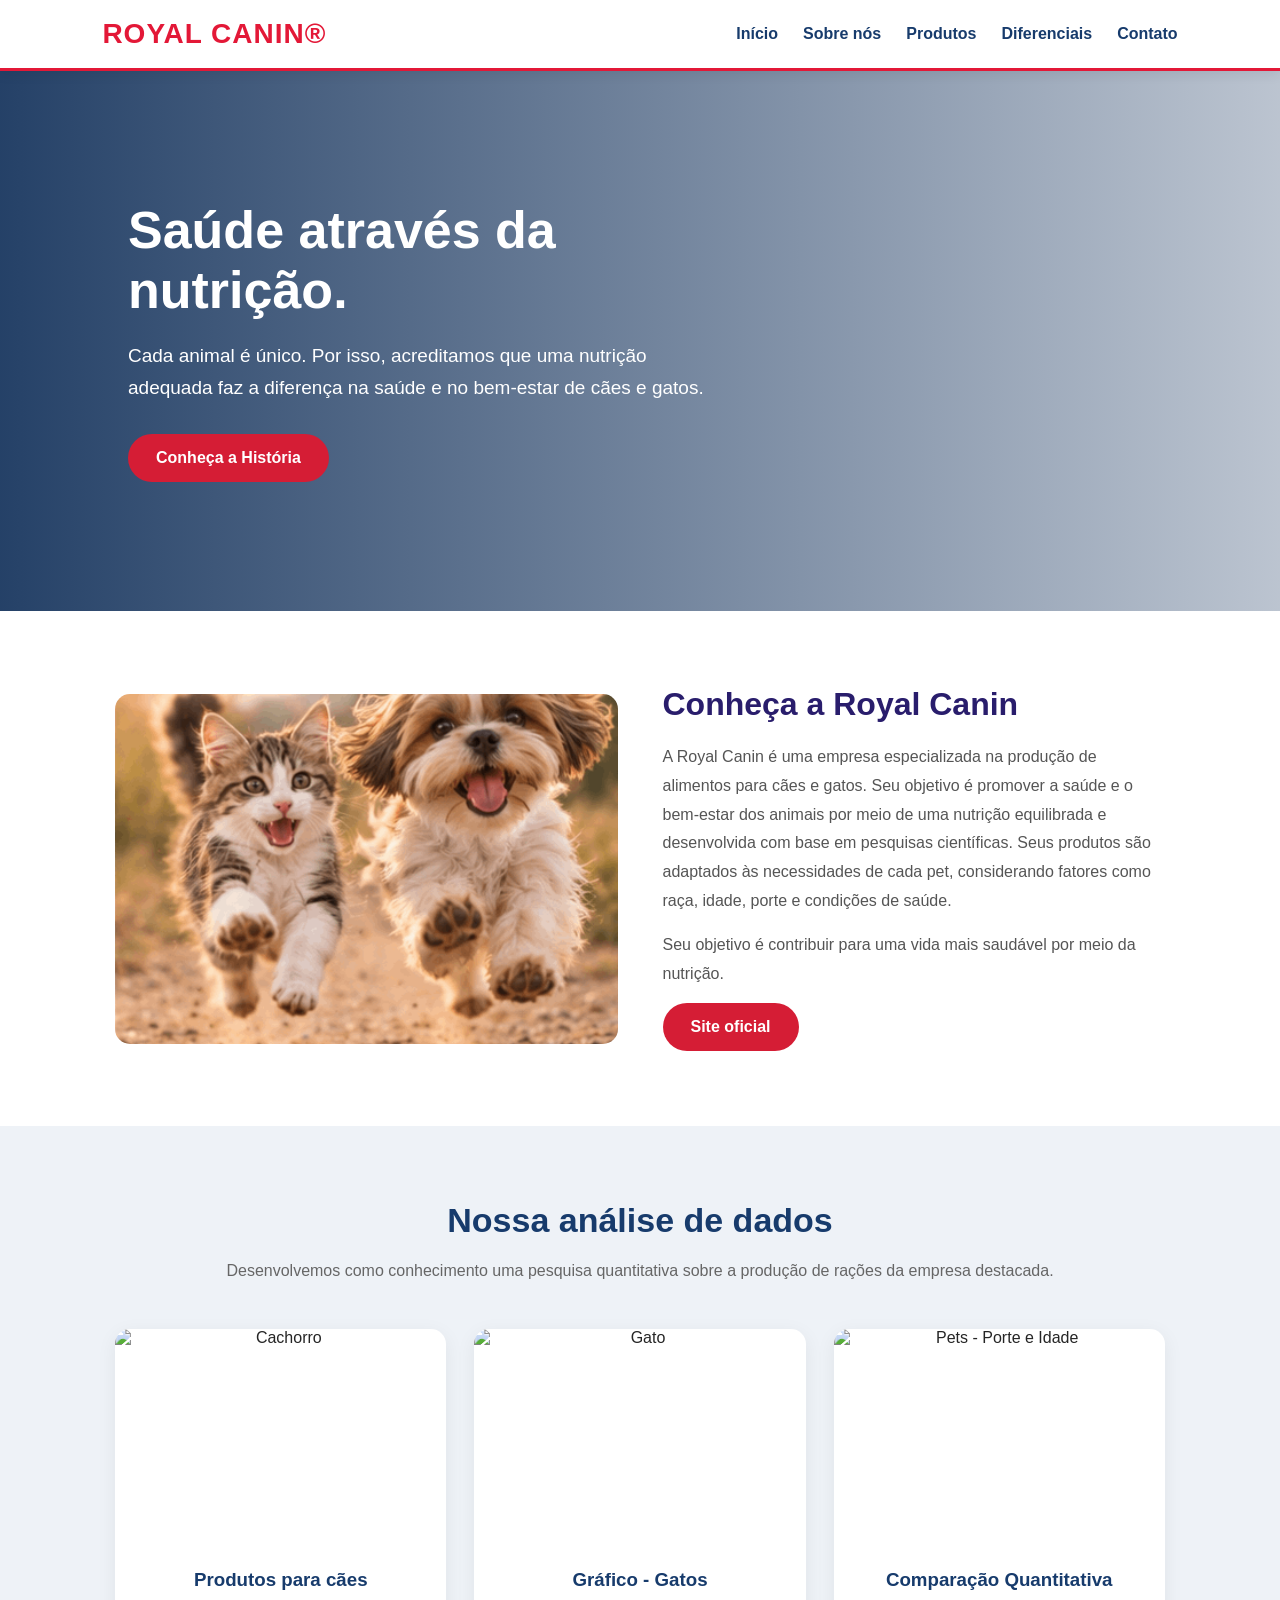
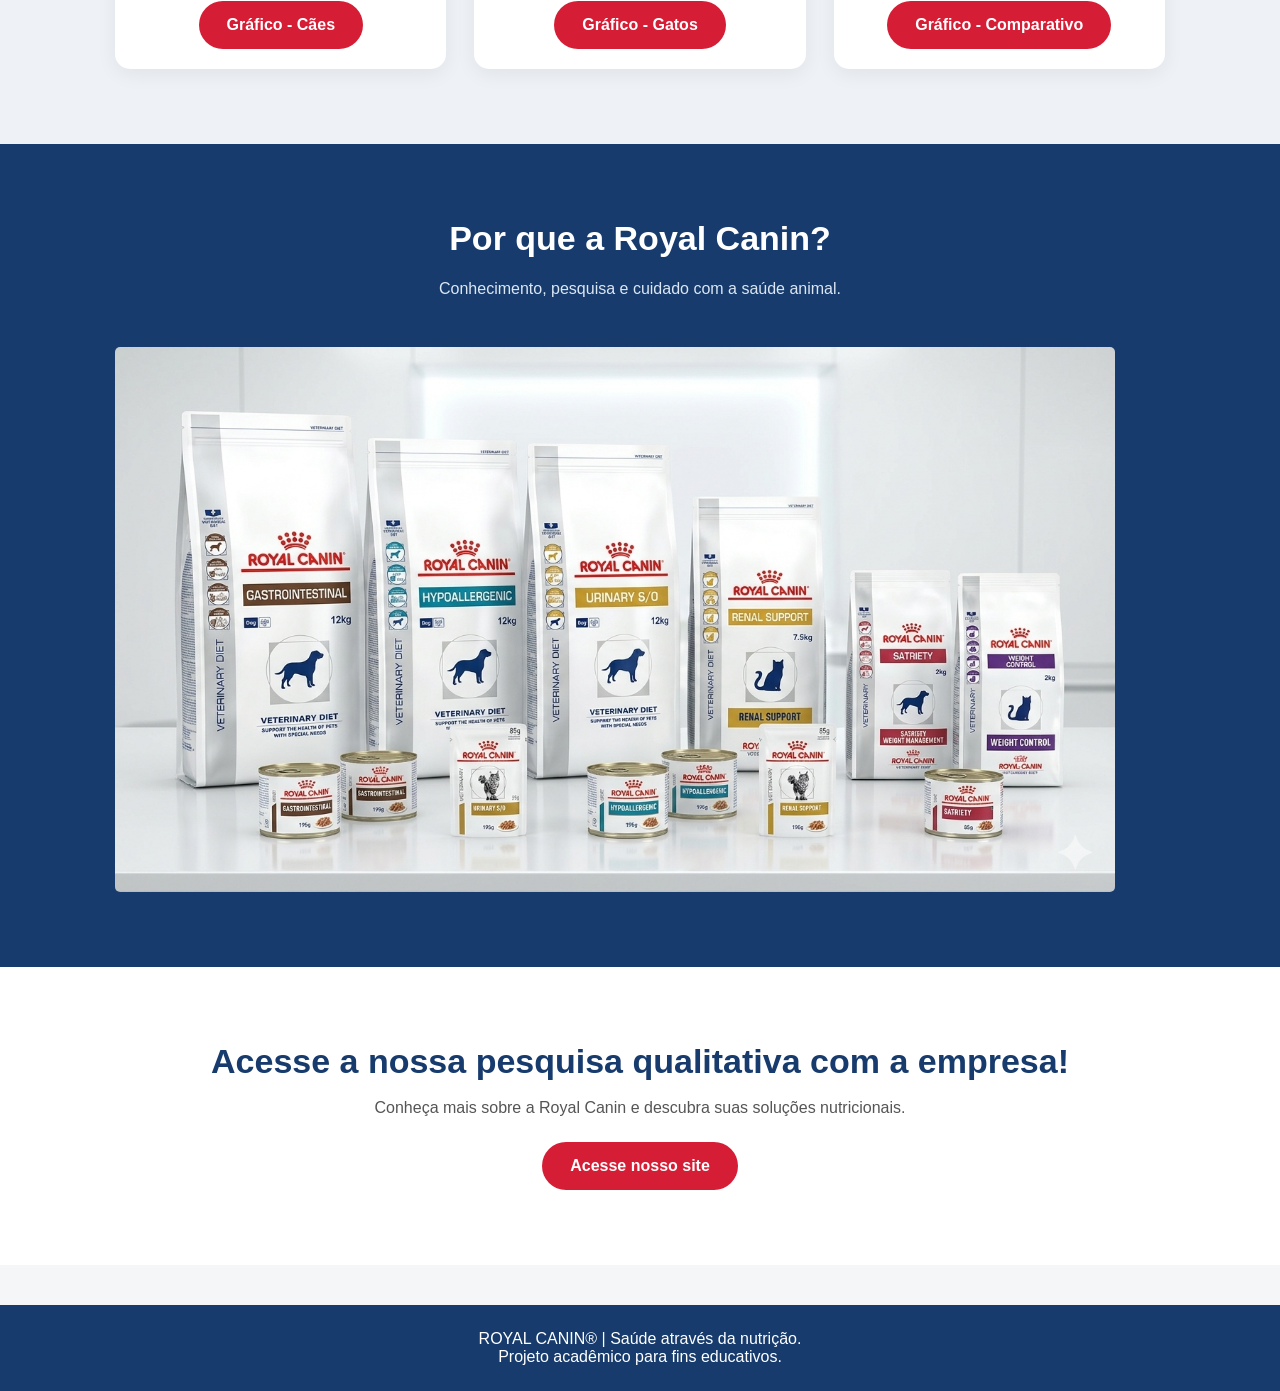
==== index.html @ 03b36028 "Add files via upload" ====
<!DOCTYPE html>
<html lang="pt-br">

<head>
    <meta charset="UTF-8">
    <meta name="viewport" content="width=device-width, initial-scale=1.0">
    <title>Royal Canin | Saúde Através da Nutrição</title>
    <link rel="stylesheet" href="style.css">


</head>

<body>

    <header>
        <div class="logo">ROYAL CANIN®</div>

        <nav>
            <a href="#inicio">Início</a>
            <a href="#sobre">Sobre nós</a>
            <a href="#produtos">Produtos</a>
            <a href="#diferenciais">Diferenciais</a>
            <a href="#contato">Contato</a>
        </nav>
    </header>

    <main>

        <section class="banner" id="inicio">
            <div class="banner-conteudo">
                <h1>Saúde através da nutrição.</h1>

                <p>
                    Cada animal é único. Por isso, acreditamos
                    que uma nutrição adequada faz a diferença
                    na saúde e no bem-estar de cães e gatos.
                </p>

                <a href="https://www.royalcanin.com/br/about-us/our-history" class="botao">
                    Conheça a História
                </a>
            </div>
        </section>

        <section class="sobre" id="sobre">

            <img src="/Imagens/gif.gif.gif" alt="Cão e gato correndo juntos">

            <div class="sobre-texto">
                <h2>Conheça a Royal Canin</h2>

                <p>
                    A Royal Canin é uma empresa especializada na produção de alimentos para cães e gatos. Seu objetivo é
                    promover a saúde e o bem-estar dos animais por meio de uma nutrição equilibrada e desenvolvida com
                    base em pesquisas científicas. Seus produtos são adaptados às necessidades de cada pet, considerando
                    fatores como raça, idade, porte e condições de saúde.
                </p>

                <p>
                    Seu objetivo é contribuir para uma vida
                    mais saudável por meio da nutrição.
                </p>

                <a href="https://www.royalcanin.com/br" target="_blank" class="botao">
                    Site oficial
                </a>
            </div>
        </section>

        <section class="produtos" id="produtos">

            <h2 class="titulo">Nossa análise de dados</h2>

            <p class="subtitulo">
                Desenvolvemos como conhecimento uma pesquisa quantitativa sobre a produção de rações da empresa
                destacada.
            </p>

            <div class="cards">

                <div class="card">
                    <img src="https://images.unsplash.com/photo-1552053831-71594a27632d?w=700" alt="Cachorro">

                    <h3>Produtos para cães</h3>

                    <a href="graficocaes.html" target="_blank" class="botao">
                        Gráfico - Cães
                    </a>
                </div>

                <div class="card">
                    <img src="https://images.unsplash.com/photo-1573865526739-10659fec78a5?w=700" alt="Gato">

                    <h3>Gráfico - Gatos</h3>

                    <a href="graficogatos.html" target="_blank" class="botao">
                        Gráfico - Gatos
                    </a>
                </div>

                <div class="card">
                    <img src="https://encrypted-tbn0.gstatic.com/images?q=tbn:ANd9GcRFP8c3s1HIZcqVvgKK6J-vRWXKGsexmMQQF1b9RE0Wjg&s=10"
                        alt="Pets - Porte e Idade">

                    <h3>Comparação Quantitativa</h3>

                    <a href="graficocomparacao.html" target="_blank" class="botao">
                        Gráfico - Comparativo
                    </a>
                </div>

            </div>
        </section>

        <section class="diferenciais" id="diferenciais">

            <h2 class="titulo">Por que a Royal Canin?</h2>

            <p class="subtitulo">
                Conhecimento, pesquisa e cuidado com a saúde animal.
            </p>

            <div class="beneficios">

                <div class="beneficio">
                    <img src="/Imagens/imagemsite.jpg" alt="Produtos veterinários">
                </div>
        </section>

        <section class="contato" id="contato">

            <h2 class="titulo">Acesse a nossa pesquisa qualitativa com a empresa!</h2>

            <p>
                Conheça mais sobre a Royal Canin e descubra
                suas soluções nutricionais.
            </p>

            <a href="pesquisaqualitativa.html" target="_blank" class="botao">
                Acesse nosso site
            </a>

        </section>

    </main>

    <footer>
        <p>ROYAL CANIN® | Saúde através da nutrição.</p>
        <p>Projeto acadêmico para fins educativos.</p>
    </footer>

</body>

</html>
---- style.css ----
/* CONFIGURAÇÕES GERAIS */
* { margin: 0; padding: 0; box-sizing: border-box; }
html { scroll-behavior: smooth; }
body { font-family: Arial, sans-serif; background: #f5f6f8; color: #252525; }

/* CABEÇALHO COMPARTILHADO - PADRÃO DA PÁGINA PRINCIPAL */
header { background: #fff; padding: 18px 8%; display: flex; justify-content: space-between; align-items: center; box-shadow: 0 3px 12px #00000015; border-bottom: 3px solid #e31837; position: sticky; top: 0; z-index: 100; }
.logo, header h1 { color: #e31837; font-size: 28px; font-weight: bold; letter-spacing: 1px; }
.logo span { display: block; font-size: 9px; color: #777; letter-spacing: 3px; margin-top: 4px; }
.header-label { color: #d71920; font-size: 10px; font-weight: 800; letter-spacing: 2px; }
nav { display: flex; gap: 25px; }
nav a { text-decoration: none; color: #173b6c; font-weight: bold; transition: .3s; }
nav a:hover { color: #e31837; }

/* PÁGINA PRINCIPAL */
.banner { min-height: 540px; background: linear-gradient(90deg, #102f59e8, #102f5940), url('https://images.unsplash.com/photo-1450778869180-41d0601e046e?w=1600') center/cover; display: flex; align-items: center; padding: 70px 10%; color: white; }
.banner-conteudo { max-width: 600px; }
.banner h1 { font-size: 52px; margin-bottom: 20px; }
.banner p { font-size: 19px; line-height: 1.7; margin-bottom: 30px; }
.botao { display: inline-block; background: #d51d35; color: white; padding: 15px 28px; border-radius: 30px; text-decoration: none; font-weight: bold; transition: .3s; border: none; cursor: pointer; }
.botao:hover { background: #a90f25; transform: translateY(-3px); }
section { padding: 75px 9%; }
.titulo { text-align: center; color: #173b6c; font-size: 34px; margin-bottom: 18px; }
.subtitulo { text-align: center; color: #666; margin-bottom: 45px; line-height: 1.6; }
.sobre { display: flex; align-items: center; gap: 45px; flex-wrap: wrap; background: white; }
.sobre img { width: 45%; min-width: 280px; height: 350px; object-fit: cover; border-radius: 15px; flex: 1; }
.sobre-texto { flex: 1; min-width: 280px; }
.sobre-texto h2 { color: #291d6c; font-size: 32px; margin-bottom: 20px; }
.sobre-texto p { line-height: 1.8; color: #555; margin-bottom: 15px; }
.produtos { background: #eef2f7; }
.cards { display: grid; grid-template-columns: repeat(auto-fit, minmax(240px, 1fr)); gap: 28px; }
.card { background: white; border-radius: 15px; overflow: hidden; text-align: center; box-shadow: 0 5px 20px #00000010; transition: .3s; padding-bottom: 20px; }
.card:hover { transform: translateY(-8px); }
.card img { display: block; width: 100%; height: 220px; object-fit: cover; }
.card h3 { color: #173b6c; margin: 20px 10px 10px; }
.card p { color: #666; padding: 0 20px 25px; line-height: 1.6; }
.diferenciais { background: #173b6c; color: white; text-align: center; }
.diferenciais .titulo { color: white; }
.diferenciais .subtitulo { color: #dce7f4; }
.beneficios { display: grid; grid-template-columns: repeat(auto-fit, minmax(200px, 1fr)); gap: 25px; }
.beneficio img { display: block; width: 100%; max-width: 1000px; height: auto; border-radius: 5px; }
.beneficio span { font-size: 40px; }
.beneficio h3 { margin: 15px 0; }
.beneficio p { line-height: 1.6; color: #e2eaf5; }
.contato { text-align: center; background: white; }
.contato p { margin: 15px 0 25px; color: #555; }

/* GALERIAS DE CÃES E GATOS */
#galeria { padding: 50px 8%; width: 100%; }
#galeria h2 { font-size: clamp(20px, 3vw, 50px); text-align: center; margin-bottom: 25px; }
#galeria .galeria + h2 { margin-top: 30px; }
.galeria { display: grid; grid-template-columns: repeat(3, minmax(0, 1fr)); gap: 25px; width: 100%; }
.imagem { width: 100%; min-width: 0; text-align: center; }
.imagem img { display: block; width: 100%; height: auto; border-radius: 50px; }
.imagem p { font-size: 14px; color: #333; margin-top: 10px; margin-bottom: 20px; text-align: center; }
.titulo_caes, .titulo_caes2 { text-align: center; }
/* Apenas a página de comparação usa Flexbox */
#galeria.comparacao > .galeria { display: flex; justify-content: center; flex-wrap: wrap; gap: 60px; }
#galeria.comparacao > .galeria .imagem { width: calc((100% - 50px) / 3); flex-shrink: 0; }

/* ENTREVISTA - ELEMENTOS ESPECÍFICOS DO STYLE2 */
.hero, .introduction, .interview, .final-section { font-family: 'Montserrat', Arial, sans-serif; }
.hero { padding: 100px 15%; background: #f7f7f7; }
.category, .section-tag { color: #d71920; font-size: 10px; font-weight: 800; letter-spacing: 2px; }
.hero h1 { font-size: 48px; line-height: 1.25; max-width: 800px; margin: 25px 0; letter-spacing: -1.5px; }
.hero h1 span { color: #d71920; display: block; }
.hero p { max-width: 680px; color: #777; font-size: 14px; line-height: 2; }
.hero-line { width: 65px; height: 4px; background: #d71920; margin: 35px 0 20px; }
.reading { font-size: 9px; font-weight: 700; color: #888; letter-spacing: 1.5px; }
.introduction { padding: 85px 20%; text-align: center; }
.introduction h2 { font-size: 31px; margin: 20px 0; }
.introduction p { font-size: 14px; color: #777; line-height: 2; }
.interview { background: #fafafa; padding: 85px 15%; }
.interview-heading { text-align: center; margin-bottom: 55px; }
.interview-heading h2 { font-size: 34px; margin: 18px 0 12px; }
.interview-heading p { font-size: 13px; color: #888; }
.topic { display: grid; grid-template-columns: 65px minmax(0, 1fr); gap: 25px; padding: 35px; background: #fff; margin-bottom: 20px; border: 1px solid #eee; border-radius: 10px; transition: .3s; }
.topic:hover { border-color: #d71920; transform: translateY(-3px); box-shadow: 0 10px 25px #00000008; }
.topic-number { font-size: 34px; font-weight: 800; color: #d71920; }
.topic-content h3 { font-size: 19px; margin-bottom: 17px; }
.topic-content h4 { font-size: 13px; line-height: 1.7; margin-bottom: 12px; color: #444; }
.topic-content p { font-size: 13px; color: #777; line-height: 2; text-align: justify; }
.final-section { padding: 100px 15%; text-align: center; }
.final-section h2 { font-size: 34px; margin: 20px 0; }
.final-section > p { max-width: 800px; margin: auto; color: #777; font-size: 14px; line-height: 2; text-align: center; }
.final-highlight { margin-top: 45px; background: #292929; padding: 40px; border-radius: 10px; }
.final-highlight span { color: #f05a60; font-size: 10px; font-weight: 800; letter-spacing: 2px; }
.final-highlight h3 { color: white; font-size: 21px; line-height: 1.6; margin-top: 15px; }
.banner-topo { display: flex; width: 100%; height: 280px; gap: 5px; overflow: hidden; }
.banner-topo img { width: calc((100% - 5px) / 2); height: 100%; object-fit: cover; display: block; }

/* RODAPÉ COMPARTILHADO - PADRÃO DA PÁGINA PRINCIPAL */
footer { background: #173b6c; color: white; text-align: center; padding: 25px; margin-top: 40px; }
footer h2 { color: #e31b23; font-size: 24px; letter-spacing: 3px; margin-bottom: 15px; }
footer p { font-size: inherit; letter-spacing: normal; margin-bottom: 0; }
footer span { color: #aaa; font-size: 11px; }

/* RESPONSIVIDADE */
@media (max-width: 800px) {
    .galeria { grid-template-columns: repeat(2, minmax(0, 1fr)); }
    #galeria.comparacao > .galeria { gap: 25px; }
    #galeria.comparacao > .galeria .imagem { width: calc((100% - 25px) / 2); }
}
@media (max-width: 768px) {
    .hero { padding: 70px 8%; }
    .hero h1 { font-size: 36px; }
    .introduction { padding: 65px 8%; }
    .interview { padding: 65px 7%; }
    .topic { grid-template-columns: 45px minmax(0, 1fr); gap: 12px; padding: 23px 17px; }
    .topic-number { font-size: 25px; }
    .topic-content h3 { font-size: 16px; }
    .final-section { padding: 70px 8%; }
    .final-highlight { padding: 28px 20px; }
    .header-label { font-size: 8px; }
}
@media (max-width: 700px) {
    header { flex-direction: column; gap: 18px; }
    nav { flex-wrap: wrap; justify-content: center; gap: 15px; }
    .banner h1 { font-size: 36px; }
    .sobre img { width: 100%; }
}
@media (max-width: 500px) {
    .galeria { grid-template-columns: 1fr; }
    #galeria.comparacao > .galeria { flex-direction: column; align-items: center; }
    #galeria.comparacao > .galeria .imagem { width: 100%; }
    #galeria h2 { font-size: 20px; white-space: normal; }
    .hero h1 { font-size: 30px; }
}
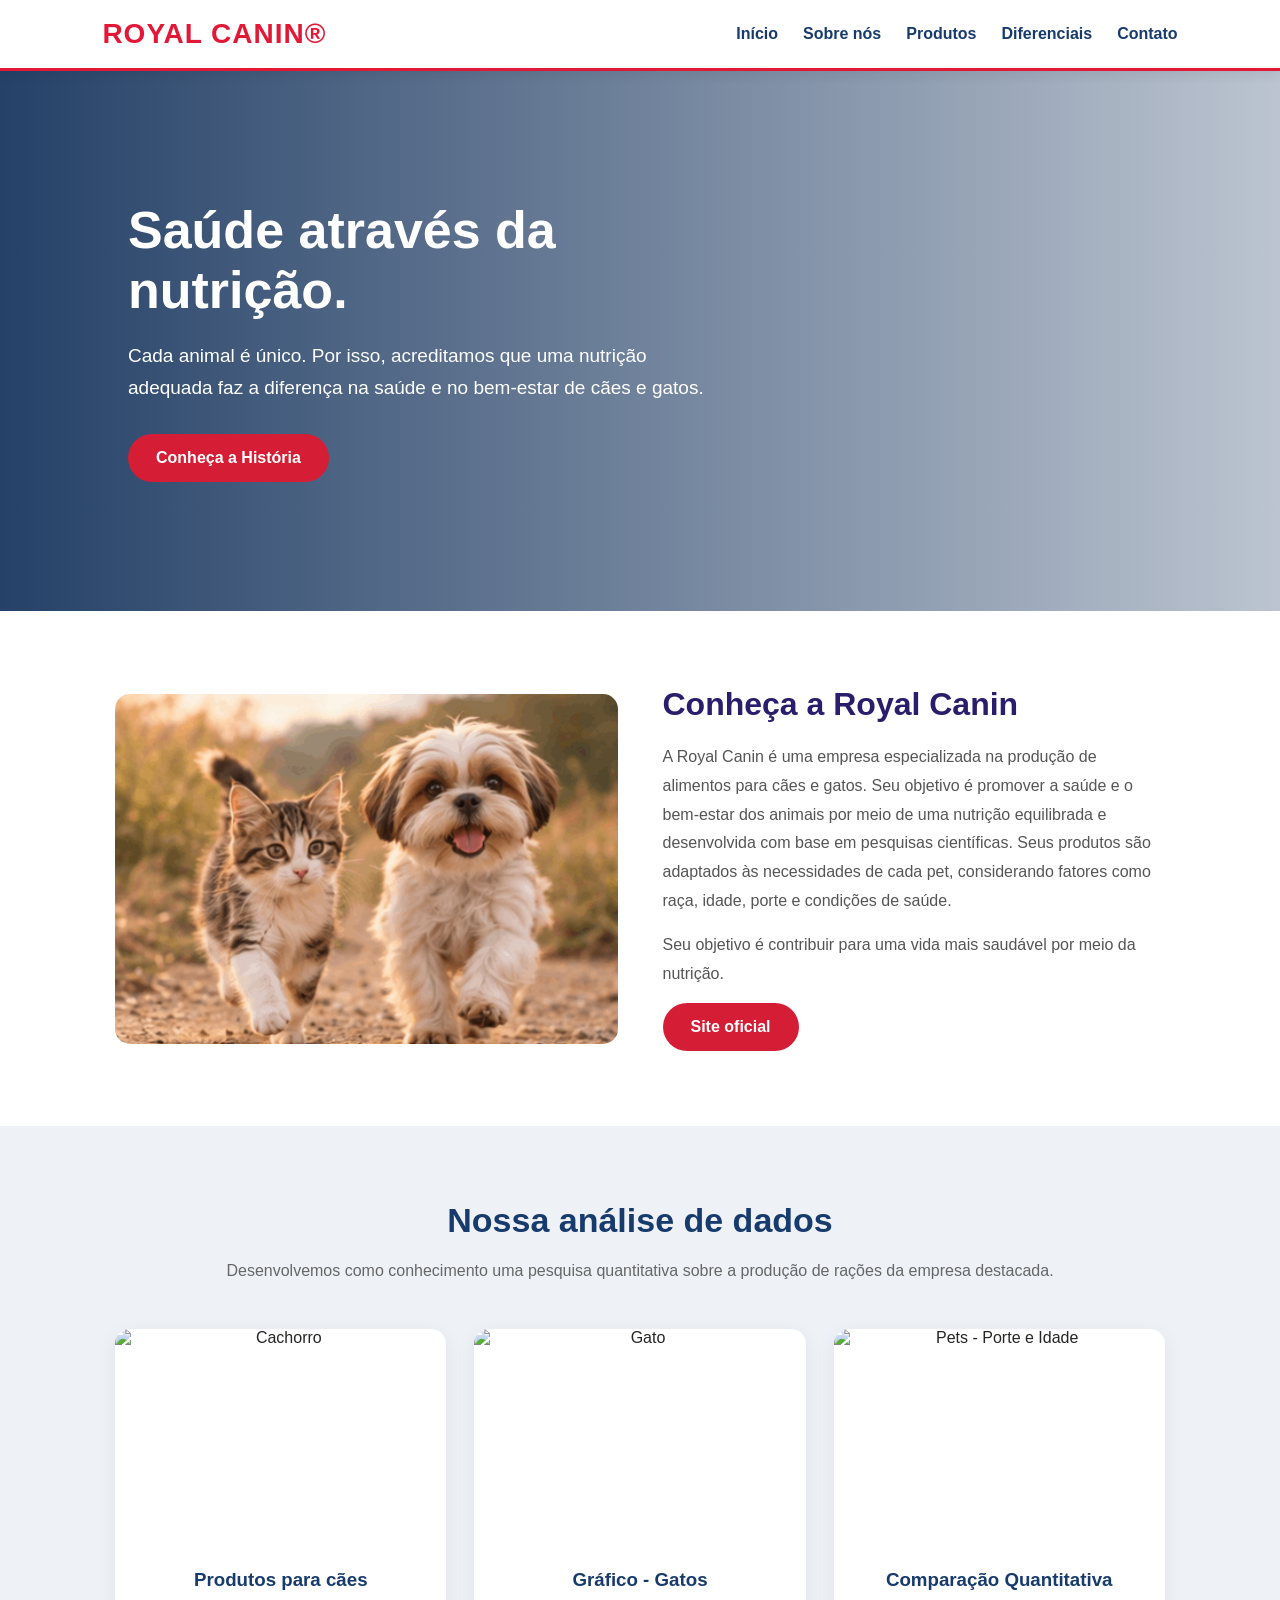
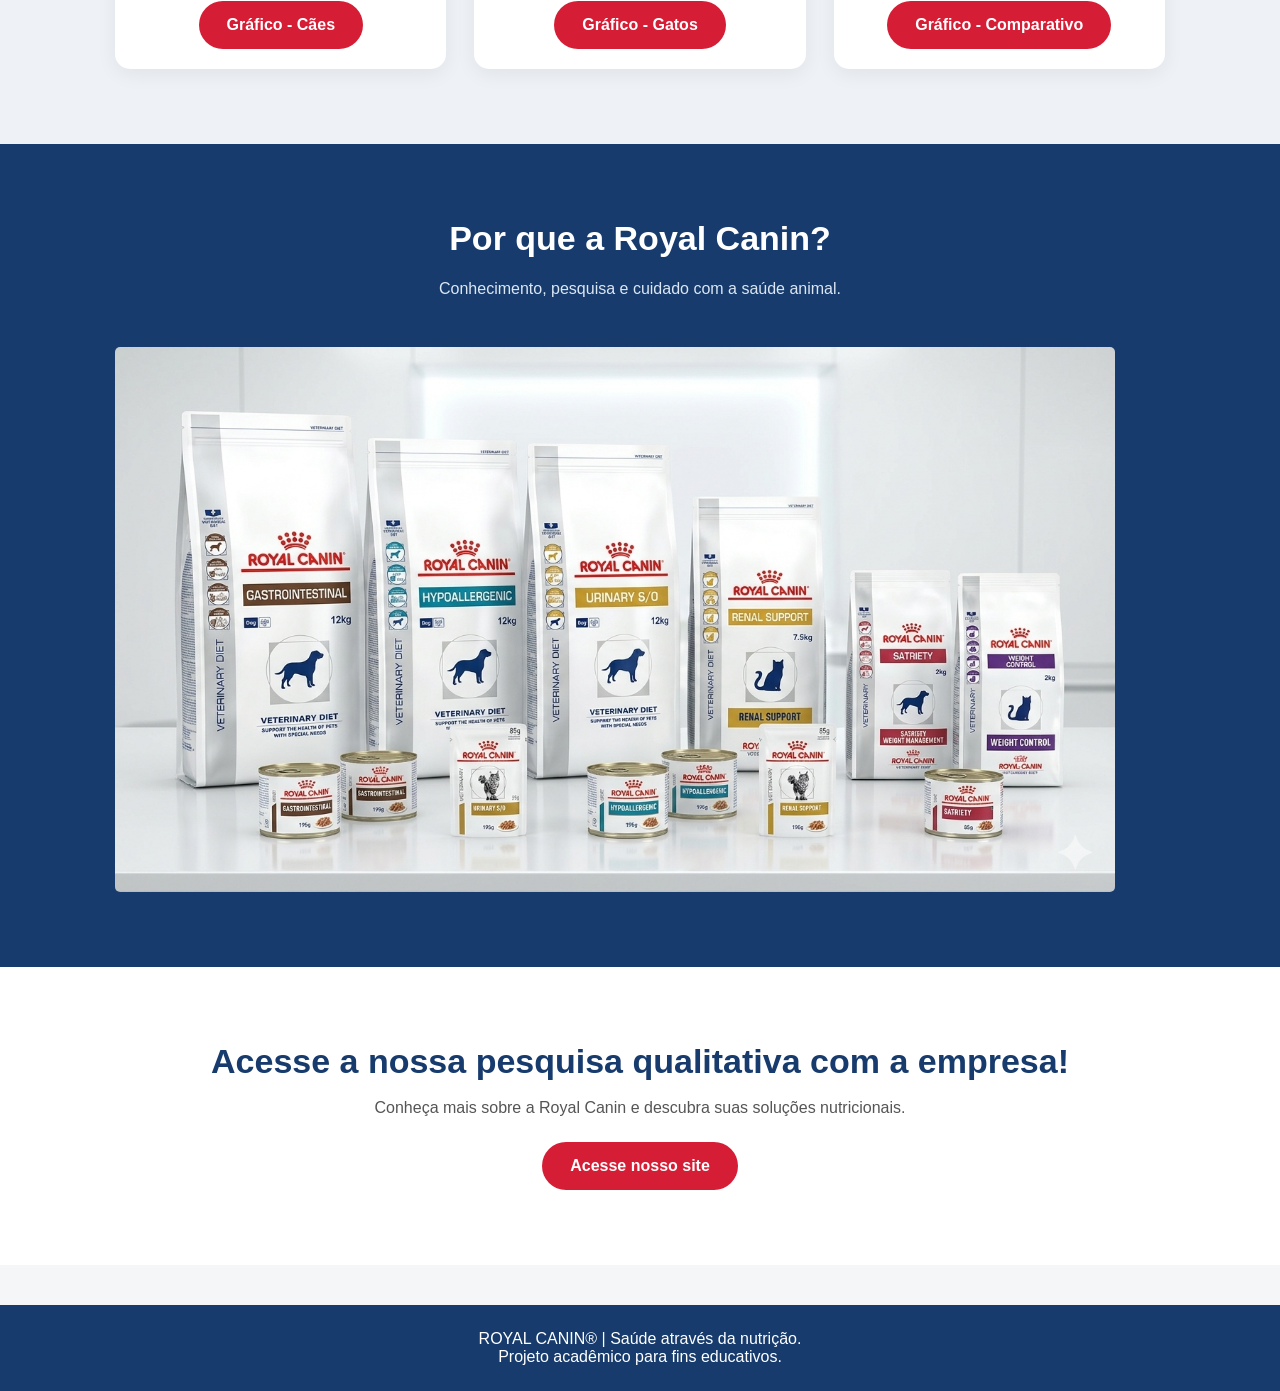
==== commit 187fab33: "Update index.html" ====
--- a/index.html
+++ b/index.html
@@ -44,7 +44,7 @@
 
         <section class="sobre" id="sobre">
 
-            <img src="/Imagens/gif.gif.gif" alt="Cão e gato correndo juntos">
+            <img src="Imagens/gif.gif.gif" alt="Cão e gato correndo juntos">
 
             <div class="sobre-texto">
                 <h2>Conheça a Royal Canin</h2>
@@ -123,7 +123,7 @@
             <div class="beneficios">
 
                 <div class="beneficio">
-                    <img src="/Imagens/imagemsite.jpg" alt="Produtos veterinários">
+                    <img src="Imagens/imagemsite.jpg" alt="Produtos veterinários">
                 </div>
         </section>
 
@@ -151,4 +151,4 @@
 
 </body>
 
-</html>+</html>
